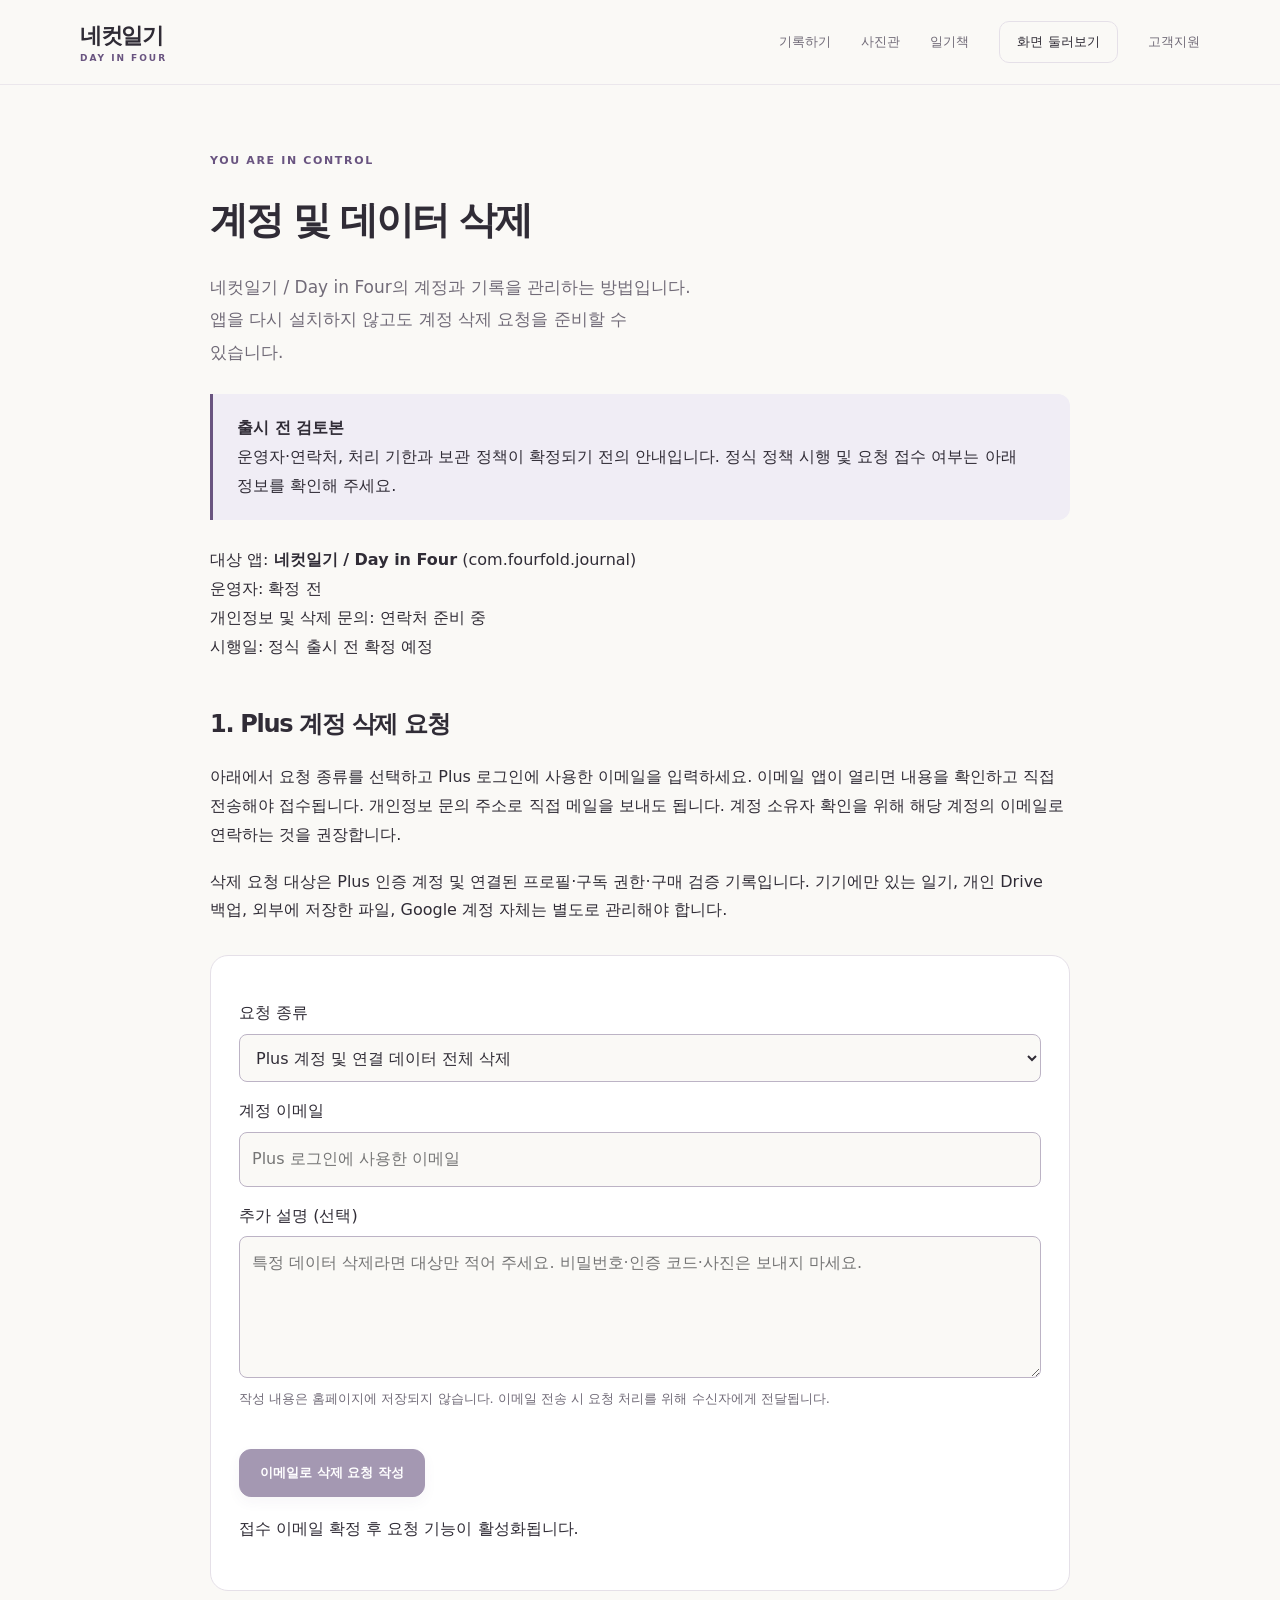
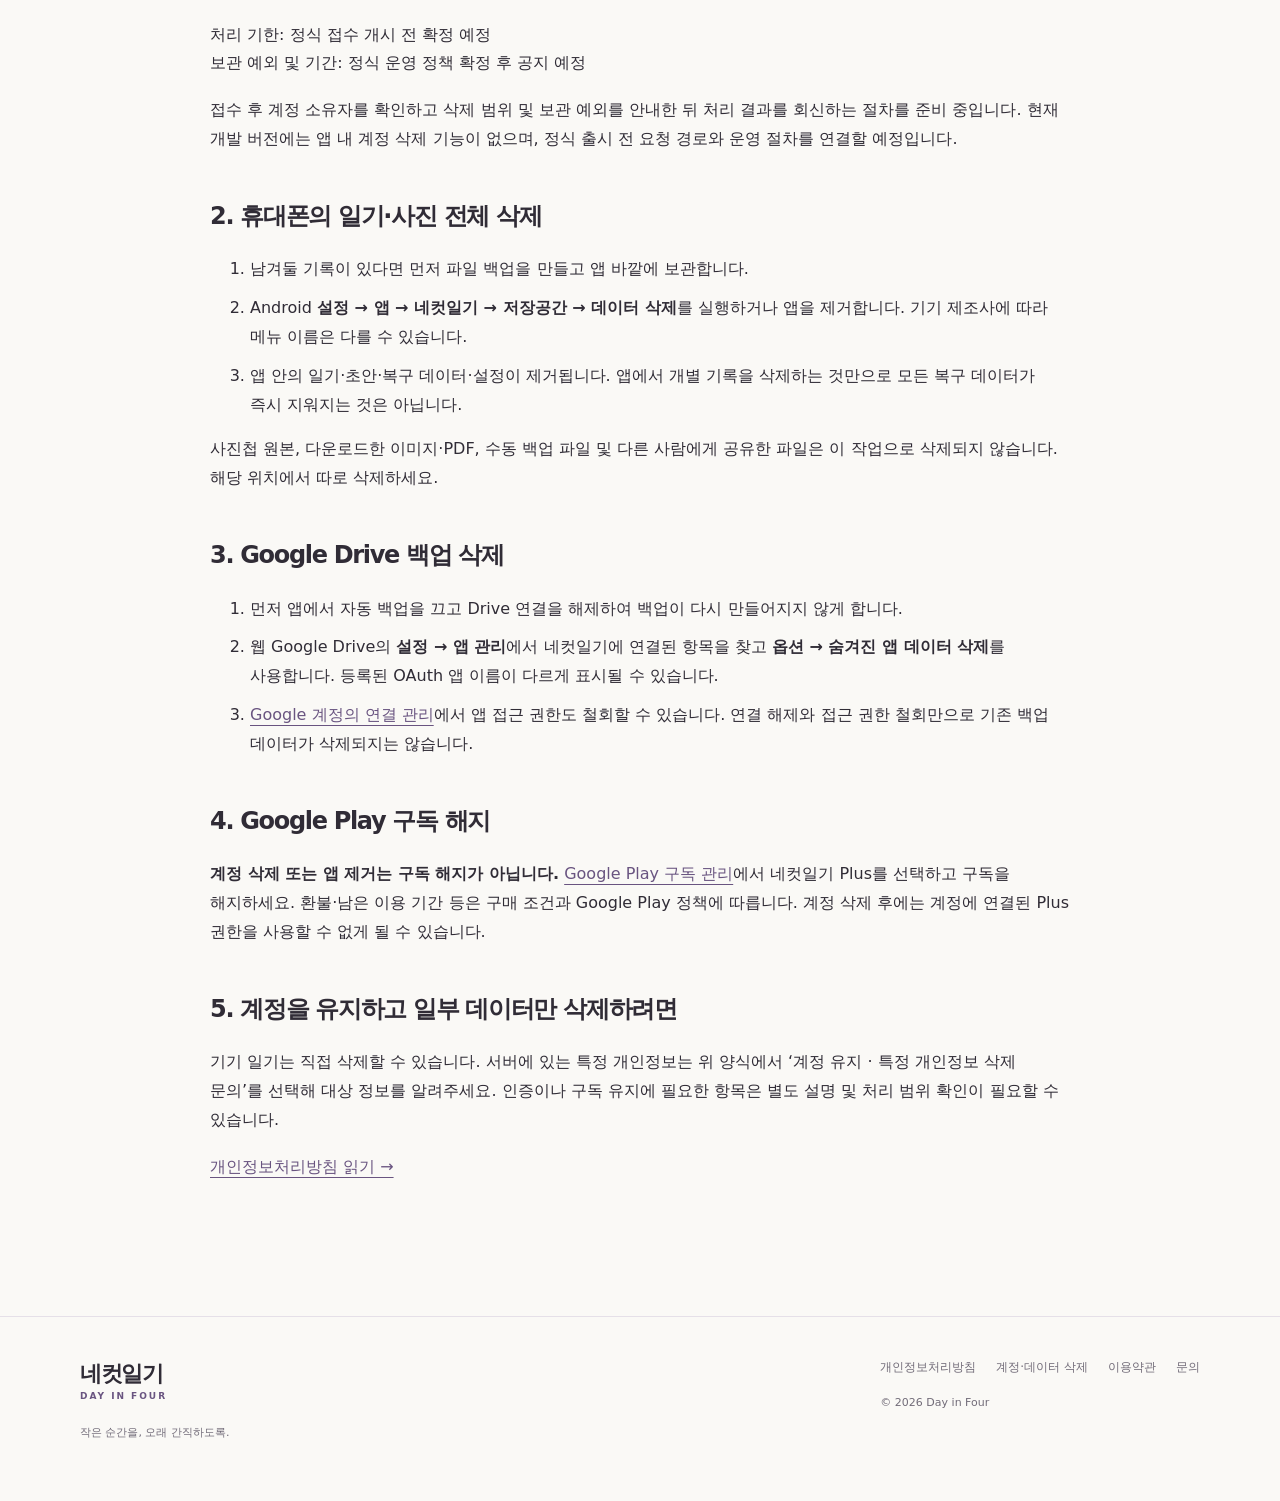
==== delete-account.html @ f3f6698d "Add Day in Four homepage with refined responsive layout" ====
<!doctype html><html lang="ko"><head><meta charset="utf-8"><meta name="viewport" content="width=device-width, initial-scale=1"><meta name="description" content="네컷일기 Plus 계정 삭제 요청, 기기 기록·Google Drive 백업 삭제와 구독 해지 안내."><meta name="theme-color" content="#faf8f4"><meta property="og:title" content="계정 및 데이터 삭제 · 네컷일기"><meta property="og:description" content="네컷일기 Plus 계정 삭제 요청, 기기 기록·Google Drive 백업 삭제와 구독 해지 안내."><meta property="og:type" content="website"><title>계정 및 데이터 삭제 · 네컷일기 / Day in Four</title><link rel="stylesheet" href="styles.css"></head><body><a class="skip" href="#main">본문 바로가기</a><header><div class="wrap"><a class="brand" href="index.html">네컷일기<small>DAY IN FOUR</small></a><button class="menu-toggle" aria-expanded="false" aria-controls="navigation">메뉴</button><nav id="navigation" aria-label="주 메뉴"><a href="index.html#story">기록하기</a><a href="index.html#booth">사진관</a><a href="index.html#book">일기책</a><a href="guide.html">화면 둘러보기</a><a href="support.html">고객지원</a></nav></div></header><main id="main"><article class="wrap legal"><span class="eyebrow">YOU ARE IN CONTROL</span><h1>계정 및 데이터 삭제</h1><p class="lead">네컷일기 / Day in Four의 계정과 기록을 관리하는 방법입니다. 앱을 다시 설치하지 않고도 계정 삭제 요청을 준비할 수 있습니다.</p><div class="notice" data-policy-notice><strong>출시 전 검토본</strong><br>운영자·연락처, 처리 기한과 보관 정책이 확정되기 전의 안내입니다. 정식 정책 시행 및 요청 접수 여부는 아래 정보를 확인해 주세요.</div><p>대상 앱: <strong>네컷일기 / Day in Four</strong> (com.fourfold.journal)<br>운영자: <span data-config="developerName">확정 전</span><br>개인정보 및 삭제 문의: <span data-contact>연락처 준비 중</span><br>시행일: <span data-config="policyEffectiveDate">정식 출시 전 확정 예정</span></p><h2>1. Plus 계정 삭제 요청</h2><p>아래에서 요청 종류를 선택하고 Plus 로그인에 사용한 이메일을 입력하세요. 이메일 앱이 열리면 내용을 확인하고 직접 전송해야 접수됩니다. 개인정보 문의 주소로 직접 메일을 보내도 됩니다. 계정 소유자 확인을 위해 해당 계정의 이메일로 연락하는 것을 권장합니다.</p><p>삭제 요청 대상은 Plus 인증 계정 및 연결된 프로필·구독 권한·구매 검증 기록입니다. 기기에만 있는 일기, 개인 Drive 백업, 외부에 저장한 파일, Google 계정 자체는 별도로 관리해야 합니다.</p><form id="deletion-form"><label for="request-type">요청 종류</label><select id="request-type"><option>Plus 계정 및 연결 데이터 전체 삭제</option><option>계정 유지 · 특정 개인정보 삭제 문의</option><option>백업 또는 기기 데이터 삭제 방법 문의</option></select><label for="account-email">계정 이메일</label><input id="account-email" type="email" autocomplete="email" required maxlength="254" placeholder="Plus 로그인에 사용한 이메일"><label for="request-note">추가 설명 (선택)</label><textarea id="request-note" rows="4" maxlength="1500" placeholder="특정 데이터 삭제라면 대상만 적어 주세요. 비밀번호·인증 코드·사진은 보내지 마세요."></textarea><p class="muted">작성 내용은 홈페이지에 저장되지 않습니다. 이메일 전송 시 요청 처리를 위해 수신자에게 전달됩니다.</p><button class="button primary" id="send-request" type="submit" disabled>이메일로 삭제 요청 작성</button><p id="request-status" role="status">접수 이메일 확정 후 요청 기능이 활성화됩니다.</p></form><noscript><p>이메일 작성 기능에는 JavaScript가 필요합니다. 위에 안내된 개인정보 문의 주소로 요청 종류와 계정 이메일을 직접 보내 주세요.</p></noscript><p>처리 기한: <span data-config="deletionTimeframe">정식 접수 개시 전 확정 예정</span><br>보관 예외 및 기간: <span data-config="retentionPolicy">정식 운영 정책 확정 후 공지 예정</span></p><p>접수 후 계정 소유자를 확인하고 삭제 범위 및 보관 예외를 안내한 뒤 처리 결과를 회신하는 절차를 준비 중입니다. 현재 개발 버전에는 앱 내 계정 삭제 기능이 없으며, 정식 출시 전 요청 경로와 운영 절차를 연결할 예정입니다.</p><h2>2. 휴대폰의 일기·사진 전체 삭제</h2><ol><li>남겨둘 기록이 있다면 먼저 파일 백업을 만들고 앱 바깥에 보관합니다.</li><li>Android <strong>설정 → 앱 → 네컷일기 → 저장공간 → 데이터 삭제</strong>를 실행하거나 앱을 제거합니다. 기기 제조사에 따라 메뉴 이름은 다를 수 있습니다.</li><li>앱 안의 일기·초안·복구 데이터·설정이 제거됩니다. 앱에서 개별 기록을 삭제하는 것만으로 모든 복구 데이터가 즉시 지워지는 것은 아닙니다.</li></ol><p>사진첩 원본, 다운로드한 이미지·PDF, 수동 백업 파일 및 다른 사람에게 공유한 파일은 이 작업으로 삭제되지 않습니다. 해당 위치에서 따로 삭제하세요.</p><h2>3. Google Drive 백업 삭제</h2><ol><li>먼저 앱에서 자동 백업을 끄고 Drive 연결을 해제하여 백업이 다시 만들어지지 않게 합니다.</li><li>웹 Google Drive의 <strong>설정 → 앱 관리</strong>에서 네컷일기에 연결된 항목을 찾고 <strong>옵션 → 숨겨진 앱 데이터 삭제</strong>를 사용합니다. 등록된 OAuth 앱 이름이 다르게 표시될 수 있습니다.</li><li><a href="https://myaccount.google.com/connections">Google 계정의 연결 관리</a>에서 앱 접근 권한도 철회할 수 있습니다. 연결 해제와 접근 권한 철회만으로 기존 백업 데이터가 삭제되지는 않습니다.</li></ol><h2>4. Google Play 구독 해지</h2><p><strong>계정 삭제 또는 앱 제거는 구독 해지가 아닙니다.</strong> <a href="https://play.google.com/store/account/subscriptions">Google Play 구독 관리</a>에서 네컷일기 Plus를 선택하고 구독을 해지하세요. 환불·남은 이용 기간 등은 구매 조건과 Google Play 정책에 따릅니다. 계정 삭제 후에는 계정에 연결된 Plus 권한을 사용할 수 없게 될 수 있습니다.</p><h2>5. 계정을 유지하고 일부 데이터만 삭제하려면</h2><p>기기 일기는 직접 삭제할 수 있습니다. 서버에 있는 특정 개인정보는 위 양식에서 ‘계정 유지 · 특정 개인정보 삭제 문의’를 선택해 대상 정보를 알려주세요. 인증이나 구독 유지에 필요한 항목은 별도 설명 및 처리 범위 확인이 필요할 수 있습니다.</p><p><a href="privacy.html">개인정보처리방침 읽기 →</a></p></article></main><footer class="footer"><div class="wrap"><div><a class="brand" href="index.html">네컷일기<small>DAY IN FOUR</small></a><p class="muted">작은 순간을, 오래 간직하도록.</p></div><div><div class="footer-links"><a href="privacy.html">개인정보처리방침</a><a href="delete-account.html">계정·데이터 삭제</a><a href="terms.html">이용약관</a><a href="support.html">문의</a></div><p class="muted">© <span data-year>2026</span> <span data-developer>Day in Four</span></p></div></div></footer><dialog id="lightbox" aria-labelledby="lightbox-title"><div class="dialog-bar"><span id="lightbox-title">이미지 크게 보기</span><button aria-label="확대 이미지 닫기" id="close-lightbox">×</button></div><img class="zoomed" alt=""><p>실제 앱 화면 또는 출력 결과 · 예시 기록</p></dialog><script src="site-config.js"></script><script src="assets-data.js"></script><script src="app.js"></script></body></html>
---- styles.css ----
:root {
  --paper: #faf9f6;
  --ink: #302c36;
  --muted: #716b78;
  --purple: #695480;
  --line: #e5e0e8;
  --lavender: #f0edf5;
  --sage: #eaf0e9;
  --radius: 24px;
}
* { box-sizing: border-box; }
html { scroll-behavior: smooth; scroll-padding-top: 104px; }
body { margin: 0; background: var(--paper); color: var(--ink); font-family: system-ui, -apple-system, 'Segoe UI', 'Malgun Gothic', sans-serif; font-size: 16px; line-height: 1.8; word-break: keep-all; overflow-wrap: break-word; }
a { color: var(--purple); text-underline-offset: 5px; }
button, input, select, textarea { font: inherit; }
button, a, input, select, textarea { -webkit-tap-highlight-color: transparent; }
button { cursor: pointer; }
button:disabled { cursor: not-allowed; opacity: .6; }
:is(button, a, input, select, textarea, summary):focus-visible { outline: 3px solid var(--purple); outline-offset: 5px; }
.wrap { width: min(1120px, calc(100% - 64px)); margin-inline: auto; }
.skip { position: absolute; top: -100px; background: white; z-index: 20; padding: 10px; }
.skip:focus { top: 10px; }
header { position: sticky; top: 0; z-index: 5; border-bottom: 1px solid #e5e0e8b3; background: #faf9f6f2; backdrop-filter: blur(16px); }
header .wrap { display: flex; align-items: center; justify-content: space-between; min-height: 84px; gap: 24px; }
.brand { display: inline-block; font-size: 22px; font-weight: 750; letter-spacing: -.065em; color: var(--ink); text-decoration: none; line-height: 1.5; }
.brand small { display: block; font-size: 9px; letter-spacing: .22em; line-height: 1.5; font-weight: 600; color: var(--purple); }
nav { display: flex; gap: 30px; align-items: center; }
nav a { font-size: 13px; font-weight: 550; text-decoration: none; color: var(--muted); padding: 12px 0; }
nav a:hover { color: var(--purple); }
nav a:nth-last-child(2) { padding: 8px 17px; border: 1px solid var(--line); border-radius: 10px; color: var(--ink); }
.menu-toggle { display: none; }
h1, h2, h3 { line-height: 1.4; font-weight: 700; letter-spacing: -.055em; text-wrap: balance; }
h1 { font-size: clamp(36px, 3.9vw, 53px); line-height: 1.3; margin: 22px 0 26px; }
h1 em { font-style: normal; color: var(--purple); }
h2 { font-size: clamp(28px, 3vw, 38px); margin: 14px 0 22px; }
h3 { font-size: 21px; margin: 16px 0 10px; }
p { margin: 0 0 18px; }
.eyebrow { display: inline-block; font-size: 11px; color: var(--purple); letter-spacing: .15em; font-weight: 700; }
.muted, figcaption { color: var(--muted); font-size: 13px; }
.lead { font-size: 17px; color: var(--muted); max-width: 490px; line-height: 1.9; }
.hero { display: grid; grid-template-columns: 1.05fr 1fr; align-items: center; gap: 42px; padding: 60px 0 52px; min-height: 680px; }
.hero > div:first-child { position: relative; z-index: 1; }
.hero .eyebrow { background: var(--lavender); border-radius: 6px; padding: 5px 11px; letter-spacing: .08em; }
.hero .lead { max-width: 420px; font-size: 16px; }
.actions { display: flex; gap: 10px; flex-wrap: wrap; margin: 28px 0 16px; }
.button, button.pill { display: inline-flex; align-items: center; justify-content: center; min-height: 48px; border: 1px solid var(--line); border-radius: 12px; padding: 11px 20px; text-decoration: none; background: #ffffff80; color: var(--ink); font-size: 13px; font-weight: 600; }
a.button:hover { background: var(--lavender); border-color: #c6b9d3; }
.primary { background: var(--purple) !important; color: white !important; border-color: var(--purple) !important; box-shadow: 0 5px 14px #69548018; }
.hero-art { position: relative; display: grid; grid-template-columns: 1.06fr 1fr; align-items: center; gap: 20px; padding: 30px 24px; background: #eee9e3; border: 1px solid #e8e1da; border-radius: 140px 140px 28px 28px; }
.hero-art::before { content: 'A page of your everyday'; position: absolute; top: 27px; left: 0; width: 100%; text-align: center; color: #8b7f79; font-family: Georgia, serif; font-size: 13px; font-style: italic; }
.hero-art figure:first-child { width: 100%; transform: rotate(-3deg); margin-top: 28px; }
.hero-art figure:last-child { width: 100%; transform: rotate(4deg); margin-top: 88px; }
figure { margin: 0; min-width: 0; }
img { max-width: 100%; height: auto; display: block; }
figure img { border-radius: 8px; }
figcaption { margin-top: 14px; font-size: 11px; line-height: 1.65; }
.zoom { display: block; border: 0; padding: 0; background: transparent; width: 100%; text-align: left; border-radius: 8px; }
.zoom:hover img { filter: brightness(.98); }
.hero-art img, .phone img { box-shadow: 0 14px 32px #302c3614; }
.hero-art figcaption { text-align: center; }
.ribbon { display: grid; grid-template-columns: repeat(3, 1fr); gap: 0; background: white; border: 1px solid var(--line); border-radius: 16px; padding: 22px 10px; }
.ribbon a { display: flex; align-items: center; justify-content: center; gap: 14px; font-size: 13px; text-decoration: none; color: var(--ink); }
.ribbon a + a { border-left: 1px solid var(--line); }
.ribbon b { color: var(--purple); font-size: 11px; letter-spacing: .06em; }
.ribbon a:hover { color: var(--purple); }
.section { padding-block: 96px; }
.section-heading { margin: 0 auto 40px; max-width: 680px; text-align: center; }
.section-heading .lead { margin-inline: auto; }
.steps { display: grid; grid-template-columns: repeat(3, minmax(0, 1fr)); gap: 22px; }
.steps article { display: flex; flex-direction: column; align-items: flex-start; padding: 26px 26px 20px; background: white; border: 1px solid var(--line); border-radius: var(--radius); }
.number { color: var(--purple); font-size: 11px; font-weight: 700; letter-spacing: .12em; }
.steps .number { display: grid; place-items: center; width: 34px; height: 34px; border-radius: 10px; background: var(--lavender); }
.steps h3 { font-size: 19px; }
.steps p { font-size: 14px; color: var(--muted); min-height: 52px; margin-bottom: 22px; }
.steps figure { width: 100%; margin-top: auto; padding-top: 22px; border-top: 1px solid var(--line); }
.steps .zoom { width: min(100%, 190px); margin-inline: auto; }
.steps figcaption { text-align: center; }
.tint { background: var(--lavender); border-block: 1px solid #e6e0ed; }
.split { display: grid; grid-template-columns: minmax(0, 1fr) minmax(0, 1fr); gap: 80px; align-items: center; }
.split > div > p:not(.muted) { color: var(--muted); }
.split > div > a:not(.button) { display: inline-block; margin-top: 10px; font-size: 14px; font-weight: 600; }
.split .phone { width: min(100%, 260px); margin-inline: auto; }
.phone img { border: 1px solid var(--line); border-radius: 18px; }
.phone figcaption { text-align: center; }
.showcase { background: #faf9f6b3; border: 1px solid #ffffffc4; border-radius: var(--radius); padding: 30px; }
.showcase .zoom { height: 420px; display: grid; place-items: center; }
.showcase img { max-height: 420px; width: 100%; object-fit: contain; }
.showcase figcaption { text-align: center; }
.choices { display: flex; gap: 6px; flex-wrap: wrap; margin: 18px 0; }
.choices button { min-height: 44px; min-width: 48px; border: 1px solid #d9d1e1; background: #ffffff70; color: var(--muted); border-radius: 10px; padding: 9px 17px; font-size: 13px; }
.choices button:hover { border-color: var(--purple); }
.choices button[aria-pressed=true] { background: var(--purple); border-color: var(--purple); color: white; font-weight: 650; }
.badge { display: inline-block; background: #ffffff90; border: 1px solid #d9d0e3; color: var(--purple); border-radius: 6px; padding: 4px 10px; font-size: 11px; margin-bottom: 16px; }
.frame-strip { display: grid; grid-template-columns: repeat(8, minmax(0, 1fr)); gap: 12px; margin-top: 40px; padding-top: 32px; border-top: 1px solid #dcd4e5; }
.frame-strip figure { padding: 16px 8px 12px; background: #ffffff85; border: 1px solid #ffffffc0; border-radius: 12px; }
.frame-strip .zoom { height: 150px; }
.frame-strip img { height: 150px; width: 100%; object-fit: contain; }
.frame-strip figcaption { text-align: center; font-size: 10px; }
.frame-strip + .muted { text-align: center; margin-top: 18px; font-size: 11px; }
.book-preview { display: grid; grid-template-columns: repeat(2, minmax(0, 1fr)); gap: 16px; align-items: start; padding: 28px; background: #faf9f6b3; border-radius: var(--radius); border: 1px solid #ffffffc4; }
.book-preview figure, .book-preview #book-preview { width: 100%; }
.book-preview img { width: 100%; aspect-ratio: 595 / 842; object-fit: contain; border-radius: 3px; box-shadow: 0 10px 22px #302c3615; }
.book-preview figcaption { text-align: center; }
.mini-steps { display: grid; grid-template-columns: repeat(4, minmax(0, 1fr)); gap: 18px; margin-top: 44px; padding-top: 32px; border-top: 1px solid #dcd4e5; }
.mini-steps figure { background: #ffffff8c; border: 1px solid #ffffffc4; border-radius: 16px; padding: 22px 18px 16px; }
.mini-steps img { height: 260px; width: 100%; object-fit: contain; margin-inline: auto; }
.mini-steps figcaption { text-align: center; font-size: 12px; }
.features { display: grid; grid-template-columns: repeat(3, minmax(0, 1fr)); gap: 24px; border-top: 1px solid var(--line); padding-top: 36px; }
.features article { border-left: 2px solid #d2c5df; padding: 0 8px 0 22px; }
.features h3 { margin-top: 12px; font-size: 19px; }
.features p, .features a { font-size: 14px; color: var(--muted); }
.faq { max-width: 760px; margin-inline: auto; }
.faq > .eyebrow, .faq > h2 { display: block; text-align: center; }
.faq > h2 { margin-bottom: 34px; }
details { border-bottom: 1px solid var(--line); padding: 18px 4px; }
summary { position: relative; cursor: pointer; min-height: 44px; display: flex; align-items: center; font-size: 16px; font-weight: 600; list-style: none; padding-right: 38px; }
summary::-webkit-details-marker { display: none; }
summary::after { content: '+'; position: absolute; right: 4px; color: var(--purple); font-size: 24px; font-weight: 400; }
details[open] summary::after { content: '−'; }
details p { padding: 12px 34px 0 0; color: var(--muted); font-size: 14px; }
.closing { background: var(--sage); text-align: center; padding: 64px 24px; border: 1px solid #dde6dc; border-radius: var(--radius); }
.closing h2 { font-size: clamp(25px, 3vw, 34px); }
.closing p { margin-inline: auto; }
.closing .button { background: var(--purple); color: white; border-color: var(--purple); margin-top: 8px; }
.footer { border-top: 1px solid var(--line); padding: 40px 0; margin-top: 72px; }
.footer .wrap { display: flex; justify-content: space-between; gap: 30px; }
.footer .muted { margin-top: 14px; font-size: 11px; }
.footer-links { display: flex; gap: 20px; flex-wrap: wrap; font-size: 12px; }
.footer-links a { color: var(--muted); text-decoration: none; }
.legal { max-width: 860px; padding-top: 60px; padding-bottom: 45px; }
.legal h1 { font-size: 38px; }
.legal h2 { font-size: 24px; margin-top: 46px; }
.legal li { margin-bottom: 10px; }
.notice { border-left: 3px solid var(--purple); background: var(--lavender); padding: 20px 24px; margin: 26px 0; border-radius: 0 12px 12px 0; }
.table-scroll { overflow: auto; }
table { width: 100%; border-collapse: collapse; font-size: 14px; }
th, td { text-align: left; vertical-align: top; padding: 16px; border-bottom: 1px solid var(--line); min-width: 120px; }
th { background: var(--lavender); }
form { background: white; border: 1px solid var(--line); border-radius: 18px; padding: 28px; margin: 30px 0; }
label { display: block; margin: 15px 0 6px; }
input, select, textarea { width: 100%; min-width: 0; padding: 12px; border: 1px solid #bcb3c5; border-radius: 8px; background: var(--paper); color: var(--ink); min-height: 48px; }
textarea { resize: vertical; }
form button { margin-top: 20px; }
.gallery-tools { display: flex; gap: 16px; margin: 30px 0; padding: 18px; background: var(--lavender); border-radius: 14px; }
.gallery-tools input { flex: 2; }
.gallery-tools select { flex: 1; }
.gallery { display: grid; grid-template-columns: repeat(4, minmax(0, 1fr)); gap: 22px; }
.gallery figure { padding: 18px; background: white; border: 1px solid var(--line); border-radius: 16px; }
.gallery img { height: 300px; width: 100%; object-fit: contain; }
.gallery figcaption { font-size: 12px; border-top: 1px solid var(--line); padding-top: 12px; }
dialog { border: 0; border-radius: 16px; background: var(--paper); padding: 22px; max-width: 92vw; max-height: 94vh; color: var(--ink); }
dialog::backdrop { background: #211d29cc; backdrop-filter: blur(4px); }
dialog .zoomed { height: 72vh; max-width: 80vw; object-fit: contain; margin: auto; }
dialog .dialog-bar { display: flex; align-items: center; justify-content: space-between; gap: 20px; margin-bottom: 15px; }
dialog button { min-width: 48px; min-height: 48px; border: 1px solid var(--line); border-radius: 50%; background: white; }
dialog p { margin: 12px 0 0; font-size: 13px; }
[hidden] { display: none !important; }
#request-status { margin-top: 18px; }
noscript p { padding: 16px; background: var(--lavender); }
@media (max-width: 1000px) {
  nav { gap: 18px; }
  .hero { gap: 28px; min-height: 610px; }
  .hero-art { gap: 12px; padding-inline: 18px; }
  .hero .actions { flex-direction: column; align-items: flex-start; }
  .split { gap: 40px; }
  .section { padding-block: 76px; }
  .steps { gap: 16px; }
  .steps article { padding: 22px 18px 18px; }
  .frame-strip { grid-template-columns: repeat(4, minmax(0, 1fr)); }
  .mini-steps img { height: 220px; }
  .book-preview { padding: 20px; gap: 12px; }
  .gallery { grid-template-columns: repeat(3, minmax(0, 1fr)); }
}
@media (max-width: 680px) {
  .wrap { width: calc(100% - 40px); }
  header .wrap { min-height: 72px; }
  .brand { font-size: 20px; }
  .menu-toggle { display: inline-block; border: 1px solid var(--line); color: var(--ink); background: transparent; border-radius: 10px; padding: 8px 15px; min-height: 44px; font-size: 13px; }
  nav { display: none; position: absolute; top: 72px; left: 0; right: 0; background: var(--paper); padding: 18px 20px; border-bottom: 1px solid var(--line); flex-wrap: wrap; gap: 10px 24px; box-shadow: 0 10px 15px #302c3608; }
  nav.open { display: flex; }
  .hero, .split { grid-template-columns: minmax(0, 1fr); gap: 32px; }
  .hero { padding: 40px 0 32px; min-height: auto; }
  h1 { font-size: clamp(29px, 7.8vw, 43px); margin: 18px 0 20px; }
  h2 { font-size: 28px; }
  .hero .lead, .lead { font-size: 15px; }
  .hero .eyebrow { font-size: 10px; }
  .hero .actions { flex-direction: row; align-items: stretch; gap: 8px; margin-top: 22px; }
  .actions .button { padding-inline: 13px; font-size: 11px; min-height: 46px; }
  .hero .muted { font-size: 11px; }
  .hero-art { width: min(100%, 400px); margin-inline: auto; padding: 36px 24px 22px; gap: 20px; border-radius: 100px 100px 20px 20px; }
  .hero-art figure:first-child { margin-top: 12px; }
  .hero-art figure:last-child { margin-top: 64px; }
  .hero-art::before { top: 20px; font-size: 11px; }
  .hero-art figcaption { font-size: 9px; }
  .ribbon { padding: 16px 4px; border-radius: 12px; }
  .ribbon a { flex-direction: column; gap: 4px; font-size: 10px; text-align: center; padding-inline: 5px; }
  .ribbon b { font-size: 10px; }
  .section { padding-block: 60px; }
  .section-heading { margin-bottom: 28px; }
  .section-heading .eyebrow, .eyebrow { font-size: 10px; }
  .steps { grid-template-columns: minmax(0, 1fr); gap: 14px; }
  .steps article { display: grid; grid-template-columns: minmax(0, 1fr) 106px; grid-template-rows: auto auto 1fr; column-gap: 14px; padding: 22px 18px; align-items: start; }
  .steps .number { grid-column: 1; grid-row: 1; }
  .steps h3 { grid-column: 1; grid-row: 2; font-size: 17px; margin: 14px 0 8px; }
  .steps p { grid-column: 1; grid-row: 3; font-size: 12px; min-height: 0; margin: 0; }
  .steps figure { grid-column: 2; grid-row: 1 / 4; padding: 0; margin: 0; border: 0; align-self: center; }
  .steps .zoom { width: 100%; }
  .steps figcaption { font-size: 9px; margin-top: 8px; }
  .showcase { padding: 24px; }
  .showcase .zoom, .showcase img { height: 360px; max-height: 360px; }
  .frame-strip { gap: 8px; margin-top: 30px; padding-top: 24px; }
  .frame-strip figure { padding: 12px 5px 10px; }
  .frame-strip .zoom, .frame-strip img { height: 110px; }
  .frame-strip figcaption { font-size: 9px; }
  .split .phone { max-width: 230px; }
  .book-preview { padding: 24px 18px; }
  .mini-steps { grid-template-columns: repeat(2, minmax(0, 1fr)); gap: 12px; margin-top: 28px; padding-top: 24px; }
  .mini-steps figure { padding: 18px 12px 14px; }
  .mini-steps img { height: 230px; }
  .mini-steps figcaption { font-size: 10px; }
  .features { grid-template-columns: minmax(0, 1fr); gap: 26px; }
  .features h3 { margin-top: 6px; }
  .features p { margin-bottom: 8px; }
  summary { font-size: 14px; }
  .closing { padding: 42px 20px; border-radius: 18px; }
  .closing h2 { font-size: 25px; }
  .footer { margin-top: 48px; padding-block: 32px; }
  .footer .wrap { flex-direction: column; gap: 20px; }
  .footer-links { gap: 10px 18px; }
  .legal { padding-top: 38px; }
  .legal h1 { font-size: 29px; }
  .legal h2 { font-size: 22px; }
  form { padding: 20px; }
  .gallery-tools { flex-direction: column; padding: 14px; }
  .gallery { grid-template-columns: repeat(2, minmax(0, 1fr)); gap: 12px; }
  .gallery figure { padding: 12px; }
  .gallery img { height: 220px; }
  .gallery figcaption { font-size: 11px; }
}
@media (prefers-reduced-motion: reduce) {
  html { scroll-behavior: auto; }
}
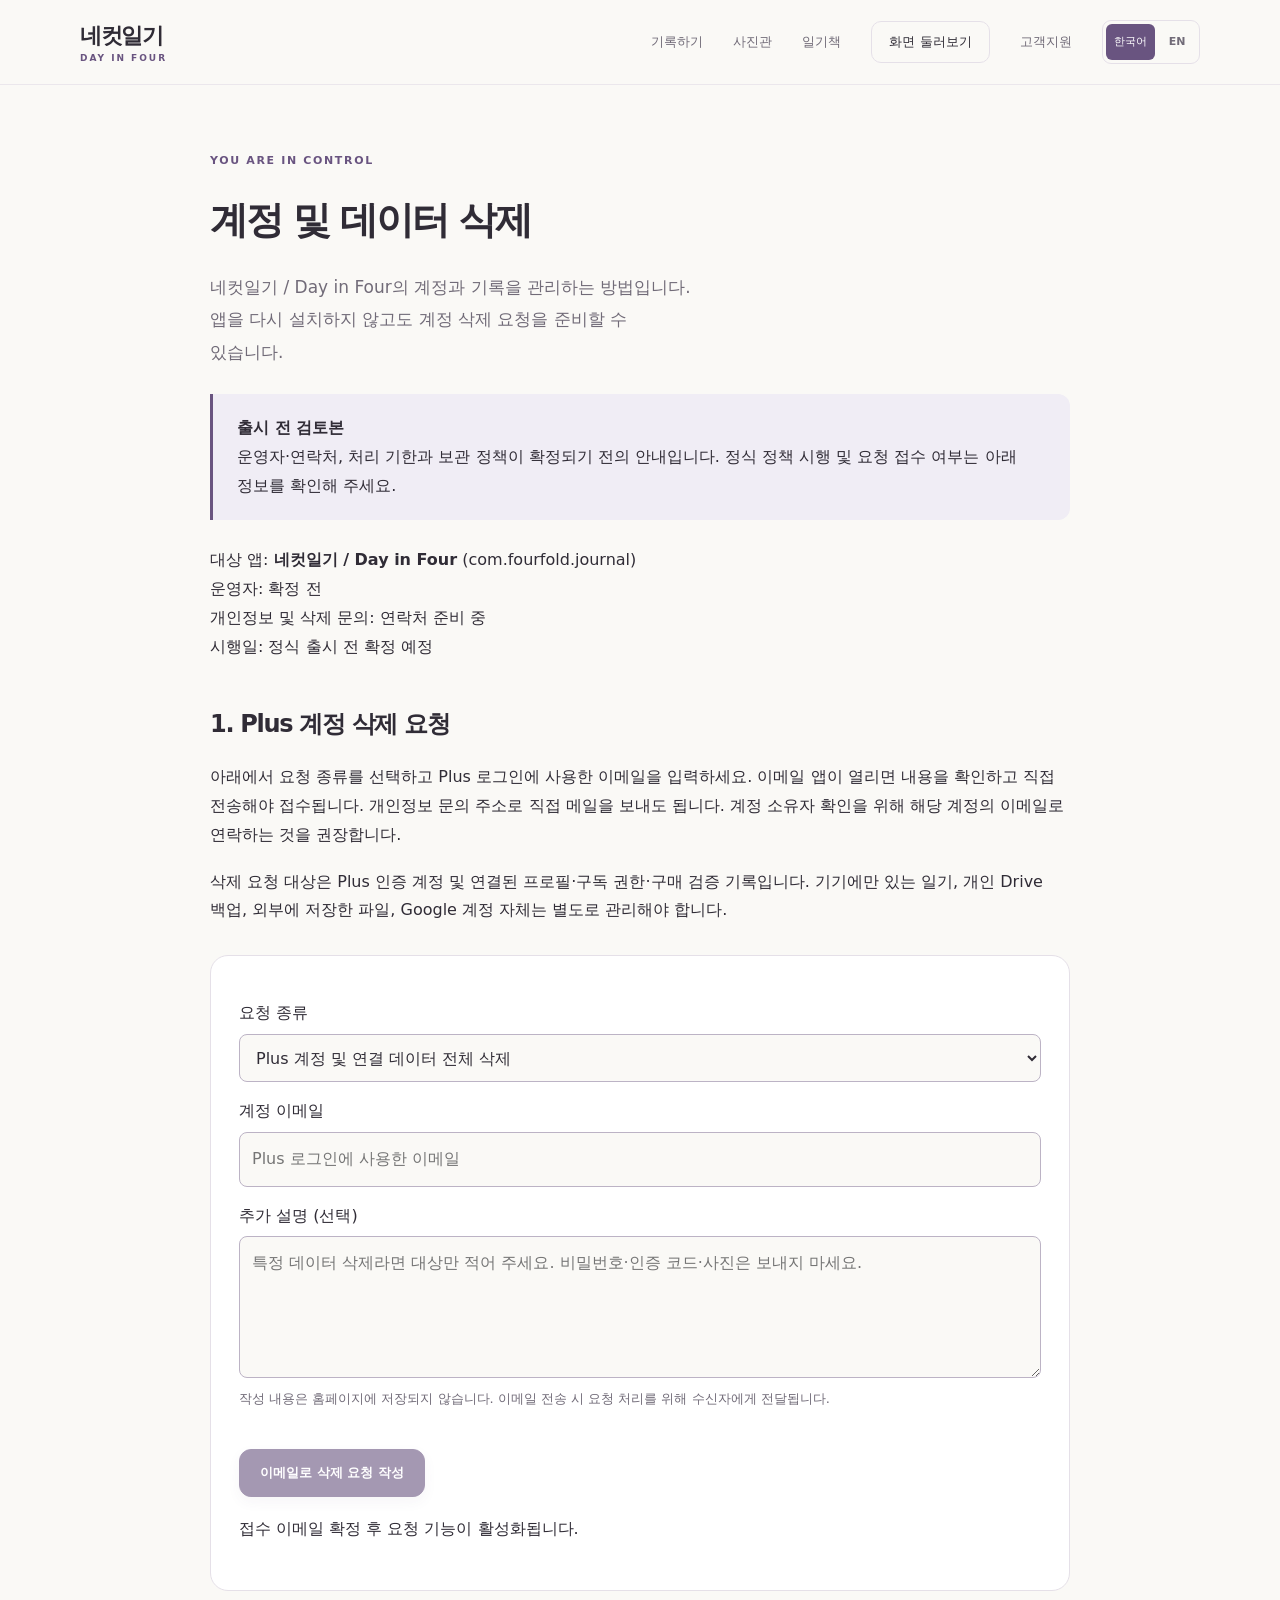
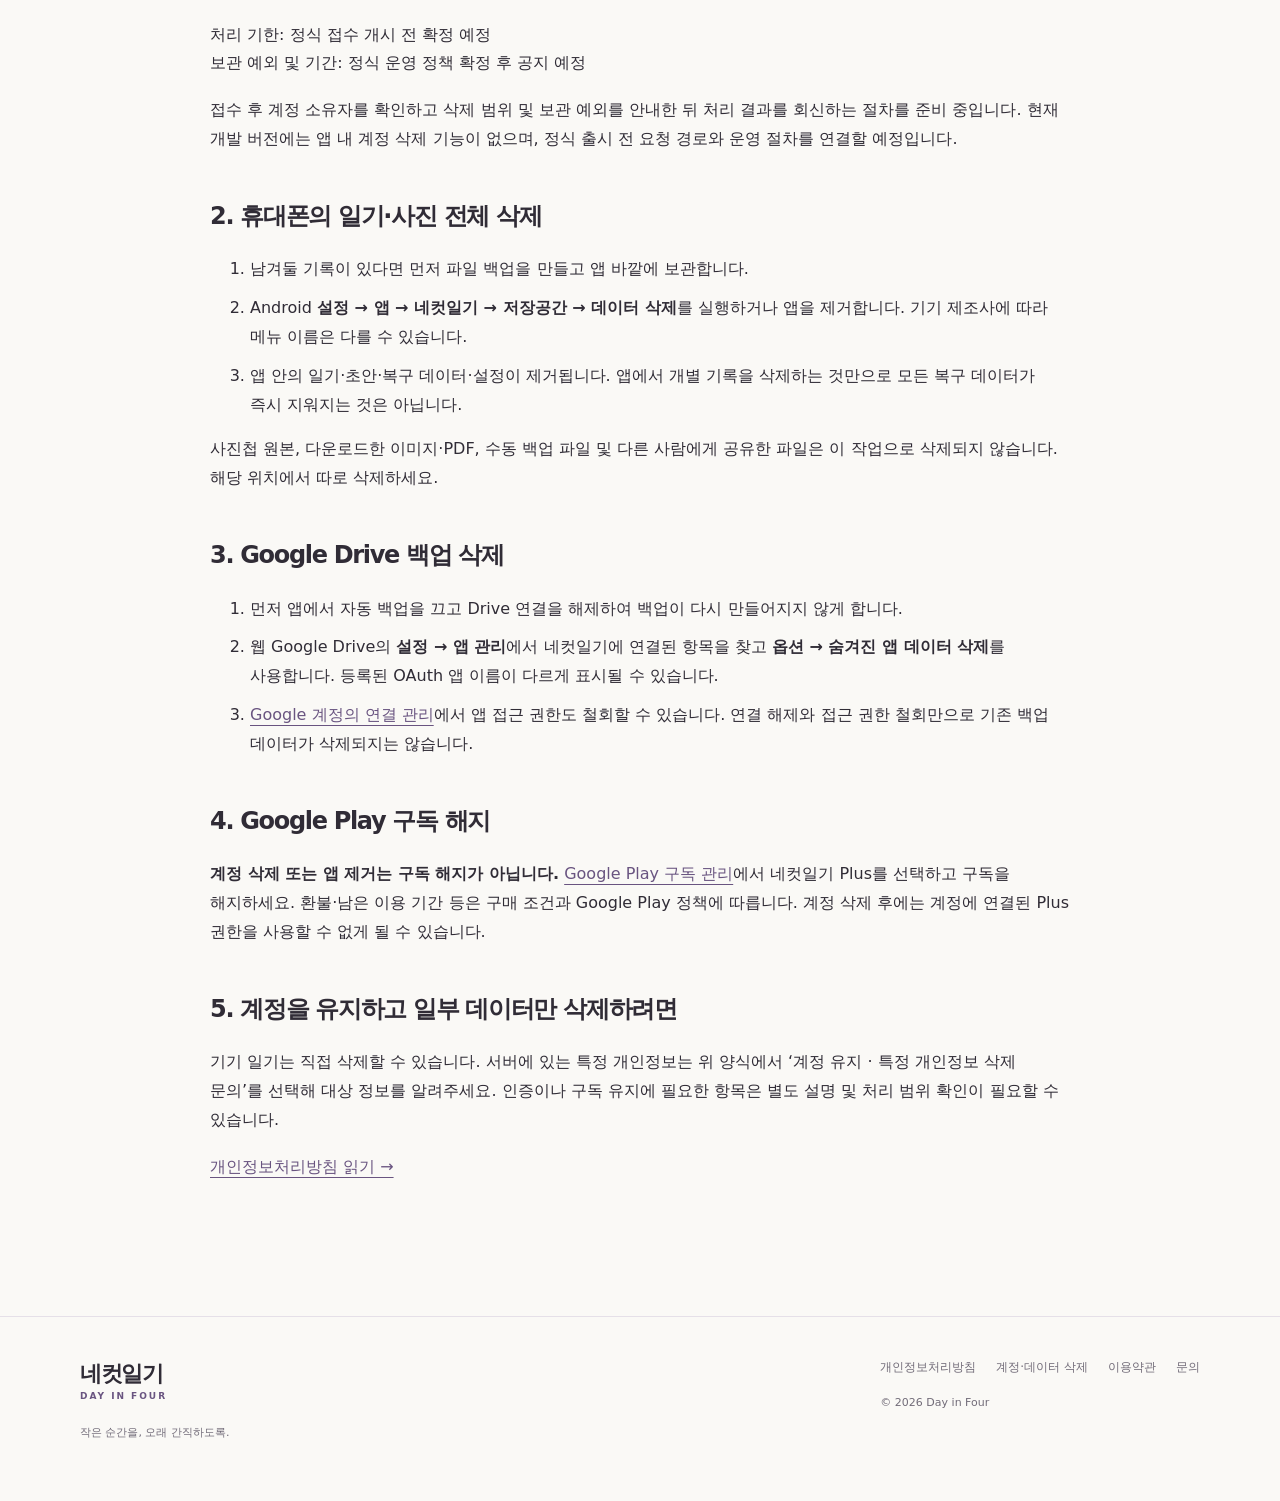
==== commit 6d19aa1b: "다국어, admob 추가" ====
--- a/delete-account.html
+++ b/delete-account.html
@@ -1 +1 @@
-<!doctype html><html lang="ko"><head><meta charset="utf-8"><meta name="viewport" content="width=device-width, initial-scale=1"><meta name="description" content="네컷일기 Plus 계정 삭제 요청, 기기 기록·Google Drive 백업 삭제와 구독 해지 안내."><meta name="theme-color" content="#faf8f4"><meta property="og:title" content="계정 및 데이터 삭제 · 네컷일기"><meta property="og:description" content="네컷일기 Plus 계정 삭제 요청, 기기 기록·Google Drive 백업 삭제와 구독 해지 안내."><meta property="og:type" content="website"><title>계정 및 데이터 삭제 · 네컷일기 / Day in Four</title><link rel="stylesheet" href="styles.css"></head><body><a class="skip" href="#main">본문 바로가기</a><header><div class="wrap"><a class="brand" href="index.html">네컷일기<small>DAY IN FOUR</small></a><button class="menu-toggle" aria-expanded="false" aria-controls="navigation">메뉴</button><nav id="navigation" aria-label="주 메뉴"><a href="index.html#story">기록하기</a><a href="index.html#booth">사진관</a><a href="index.html#book">일기책</a><a href="guide.html">화면 둘러보기</a><a href="support.html">고객지원</a></nav></div></header><main id="main"><article class="wrap legal"><span class="eyebrow">YOU ARE IN CONTROL</span><h1>계정 및 데이터 삭제</h1><p class="lead">네컷일기 / Day in Four의 계정과 기록을 관리하는 방법입니다. 앱을 다시 설치하지 않고도 계정 삭제 요청을 준비할 수 있습니다.</p><div class="notice" data-policy-notice><strong>출시 전 검토본</strong><br>운영자·연락처, 처리 기한과 보관 정책이 확정되기 전의 안내입니다. 정식 정책 시행 및 요청 접수 여부는 아래 정보를 확인해 주세요.</div><p>대상 앱: <strong>네컷일기 / Day in Four</strong> (com.fourfold.journal)<br>운영자: <span data-config="developerName">확정 전</span><br>개인정보 및 삭제 문의: <span data-contact>연락처 준비 중</span><br>시행일: <span data-config="policyEffectiveDate">정식 출시 전 확정 예정</span></p><h2>1. Plus 계정 삭제 요청</h2><p>아래에서 요청 종류를 선택하고 Plus 로그인에 사용한 이메일을 입력하세요. 이메일 앱이 열리면 내용을 확인하고 직접 전송해야 접수됩니다. 개인정보 문의 주소로 직접 메일을 보내도 됩니다. 계정 소유자 확인을 위해 해당 계정의 이메일로 연락하는 것을 권장합니다.</p><p>삭제 요청 대상은 Plus 인증 계정 및 연결된 프로필·구독 권한·구매 검증 기록입니다. 기기에만 있는 일기, 개인 Drive 백업, 외부에 저장한 파일, Google 계정 자체는 별도로 관리해야 합니다.</p><form id="deletion-form"><label for="request-type">요청 종류</label><select id="request-type"><option>Plus 계정 및 연결 데이터 전체 삭제</option><option>계정 유지 · 특정 개인정보 삭제 문의</option><option>백업 또는 기기 데이터 삭제 방법 문의</option></select><label for="account-email">계정 이메일</label><input id="account-email" type="email" autocomplete="email" required maxlength="254" placeholder="Plus 로그인에 사용한 이메일"><label for="request-note">추가 설명 (선택)</label><textarea id="request-note" rows="4" maxlength="1500" placeholder="특정 데이터 삭제라면 대상만 적어 주세요. 비밀번호·인증 코드·사진은 보내지 마세요."></textarea><p class="muted">작성 내용은 홈페이지에 저장되지 않습니다. 이메일 전송 시 요청 처리를 위해 수신자에게 전달됩니다.</p><button class="button primary" id="send-request" type="submit" disabled>이메일로 삭제 요청 작성</button><p id="request-status" role="status">접수 이메일 확정 후 요청 기능이 활성화됩니다.</p></form><noscript><p>이메일 작성 기능에는 JavaScript가 필요합니다. 위에 안내된 개인정보 문의 주소로 요청 종류와 계정 이메일을 직접 보내 주세요.</p></noscript><p>처리 기한: <span data-config="deletionTimeframe">정식 접수 개시 전 확정 예정</span><br>보관 예외 및 기간: <span data-config="retentionPolicy">정식 운영 정책 확정 후 공지 예정</span></p><p>접수 후 계정 소유자를 확인하고 삭제 범위 및 보관 예외를 안내한 뒤 처리 결과를 회신하는 절차를 준비 중입니다. 현재 개발 버전에는 앱 내 계정 삭제 기능이 없으며, 정식 출시 전 요청 경로와 운영 절차를 연결할 예정입니다.</p><h2>2. 휴대폰의 일기·사진 전체 삭제</h2><ol><li>남겨둘 기록이 있다면 먼저 파일 백업을 만들고 앱 바깥에 보관합니다.</li><li>Android <strong>설정 → 앱 → 네컷일기 → 저장공간 → 데이터 삭제</strong>를 실행하거나 앱을 제거합니다. 기기 제조사에 따라 메뉴 이름은 다를 수 있습니다.</li><li>앱 안의 일기·초안·복구 데이터·설정이 제거됩니다. 앱에서 개별 기록을 삭제하는 것만으로 모든 복구 데이터가 즉시 지워지는 것은 아닙니다.</li></ol><p>사진첩 원본, 다운로드한 이미지·PDF, 수동 백업 파일 및 다른 사람에게 공유한 파일은 이 작업으로 삭제되지 않습니다. 해당 위치에서 따로 삭제하세요.</p><h2>3. Google Drive 백업 삭제</h2><ol><li>먼저 앱에서 자동 백업을 끄고 Drive 연결을 해제하여 백업이 다시 만들어지지 않게 합니다.</li><li>웹 Google Drive의 <strong>설정 → 앱 관리</strong>에서 네컷일기에 연결된 항목을 찾고 <strong>옵션 → 숨겨진 앱 데이터 삭제</strong>를 사용합니다. 등록된 OAuth 앱 이름이 다르게 표시될 수 있습니다.</li><li><a href="https://myaccount.google.com/connections">Google 계정의 연결 관리</a>에서 앱 접근 권한도 철회할 수 있습니다. 연결 해제와 접근 권한 철회만으로 기존 백업 데이터가 삭제되지는 않습니다.</li></ol><h2>4. Google Play 구독 해지</h2><p><strong>계정 삭제 또는 앱 제거는 구독 해지가 아닙니다.</strong> <a href="https://play.google.com/store/account/subscriptions">Google Play 구독 관리</a>에서 네컷일기 Plus를 선택하고 구독을 해지하세요. 환불·남은 이용 기간 등은 구매 조건과 Google Play 정책에 따릅니다. 계정 삭제 후에는 계정에 연결된 Plus 권한을 사용할 수 없게 될 수 있습니다.</p><h2>5. 계정을 유지하고 일부 데이터만 삭제하려면</h2><p>기기 일기는 직접 삭제할 수 있습니다. 서버에 있는 특정 개인정보는 위 양식에서 ‘계정 유지 · 특정 개인정보 삭제 문의’를 선택해 대상 정보를 알려주세요. 인증이나 구독 유지에 필요한 항목은 별도 설명 및 처리 범위 확인이 필요할 수 있습니다.</p><p><a href="privacy.html">개인정보처리방침 읽기 →</a></p></article></main><footer class="footer"><div class="wrap"><div><a class="brand" href="index.html">네컷일기<small>DAY IN FOUR</small></a><p class="muted">작은 순간을, 오래 간직하도록.</p></div><div><div class="footer-links"><a href="privacy.html">개인정보처리방침</a><a href="delete-account.html">계정·데이터 삭제</a><a href="terms.html">이용약관</a><a href="support.html">문의</a></div><p class="muted">© <span data-year>2026</span> <span data-developer>Day in Four</span></p></div></div></footer><dialog id="lightbox" aria-labelledby="lightbox-title"><div class="dialog-bar"><span id="lightbox-title">이미지 크게 보기</span><button aria-label="확대 이미지 닫기" id="close-lightbox">×</button></div><img class="zoomed" alt=""><p>실제 앱 화면 또는 출력 결과 · 예시 기록</p></dialog><script src="site-config.js"></script><script src="assets-data.js"></script><script src="app.js"></script></body></html>+<!doctype html><html lang="ko"><head><meta charset="utf-8"><meta name="viewport" content="width=device-width, initial-scale=1"><meta name="description" content="네컷일기 Plus 계정 삭제 요청, 기기 기록·Google Drive 백업 삭제와 구독 해지 안내."><meta name="theme-color" content="#faf8f4"><meta property="og:title" content="계정 및 데이터 삭제 · 네컷일기"><meta property="og:description" content="네컷일기 Plus 계정 삭제 요청, 기기 기록·Google Drive 백업 삭제와 구독 해지 안내."><meta property="og:type" content="website"><title>계정 및 데이터 삭제 · 네컷일기 / Day in Four</title><link rel="stylesheet" href="styles.css"><link rel="alternate" hreflang="ko" href="delete-account.html"><link rel="alternate" hreflang="en" href="delete-account.en.html"><link rel="alternate" hreflang="x-default" href="delete-account.en.html"></head><body><a class="skip" href="#main">본문 바로가기</a><header><div class="wrap"><a class="brand" href="index.html">네컷일기<small>DAY IN FOUR</small></a><button class="menu-toggle" aria-expanded="false" aria-controls="navigation">메뉴</button><nav id="navigation" aria-label="주 메뉴"><a href="index.html#story">기록하기</a><a href="index.html#booth">사진관</a><a href="index.html#book">일기책</a><a href="guide.html">화면 둘러보기</a><a href="support.html">고객지원</a><span class="language-switch" aria-label="Language"><a href="delete-account.html" lang="ko" hreflang="ko" aria-current="true">한국어</a><a href="delete-account.en.html" lang="en" hreflang="en">EN</a></span></nav></div></header><main id="main"><article class="wrap legal"><span class="eyebrow">YOU ARE IN CONTROL</span><h1>계정 및 데이터 삭제</h1><p class="lead">네컷일기 / Day in Four의 계정과 기록을 관리하는 방법입니다. 앱을 다시 설치하지 않고도 계정 삭제 요청을 준비할 수 있습니다.</p><div class="notice" data-policy-notice><strong>출시 전 검토본</strong><br>운영자·연락처, 처리 기한과 보관 정책이 확정되기 전의 안내입니다. 정식 정책 시행 및 요청 접수 여부는 아래 정보를 확인해 주세요.</div><p>대상 앱: <strong>네컷일기 / Day in Four</strong> (com.fourfold.journal)<br>운영자: <span data-config="developerName">확정 전</span><br>개인정보 및 삭제 문의: <span data-contact>연락처 준비 중</span><br>시행일: <span data-config="policyEffectiveDate">정식 출시 전 확정 예정</span></p><h2>1. Plus 계정 삭제 요청</h2><p>아래에서 요청 종류를 선택하고 Plus 로그인에 사용한 이메일을 입력하세요. 이메일 앱이 열리면 내용을 확인하고 직접 전송해야 접수됩니다. 개인정보 문의 주소로 직접 메일을 보내도 됩니다. 계정 소유자 확인을 위해 해당 계정의 이메일로 연락하는 것을 권장합니다.</p><p>삭제 요청 대상은 Plus 인증 계정 및 연결된 프로필·구독 권한·구매 검증 기록입니다. 기기에만 있는 일기, 개인 Drive 백업, 외부에 저장한 파일, Google 계정 자체는 별도로 관리해야 합니다.</p><form id="deletion-form"><label for="request-type">요청 종류</label><select id="request-type"><option>Plus 계정 및 연결 데이터 전체 삭제</option><option>계정 유지 · 특정 개인정보 삭제 문의</option><option>백업 또는 기기 데이터 삭제 방법 문의</option></select><label for="account-email">계정 이메일</label><input id="account-email" type="email" autocomplete="email" required maxlength="254" placeholder="Plus 로그인에 사용한 이메일"><label for="request-note">추가 설명 (선택)</label><textarea id="request-note" rows="4" maxlength="1500" placeholder="특정 데이터 삭제라면 대상만 적어 주세요. 비밀번호·인증 코드·사진은 보내지 마세요."></textarea><p class="muted">작성 내용은 홈페이지에 저장되지 않습니다. 이메일 전송 시 요청 처리를 위해 수신자에게 전달됩니다.</p><button class="button primary" id="send-request" type="submit" disabled>이메일로 삭제 요청 작성</button><p id="request-status" role="status">접수 이메일 확정 후 요청 기능이 활성화됩니다.</p></form><noscript><p>이메일 작성 기능에는 JavaScript가 필요합니다. 위에 안내된 개인정보 문의 주소로 요청 종류와 계정 이메일을 직접 보내 주세요.</p></noscript><p>처리 기한: <span data-config="deletionTimeframe">정식 접수 개시 전 확정 예정</span><br>보관 예외 및 기간: <span data-config="retentionPolicy">정식 운영 정책 확정 후 공지 예정</span></p><p>접수 후 계정 소유자를 확인하고 삭제 범위 및 보관 예외를 안내한 뒤 처리 결과를 회신하는 절차를 준비 중입니다. 현재 개발 버전에는 앱 내 계정 삭제 기능이 없으며, 정식 출시 전 요청 경로와 운영 절차를 연결할 예정입니다.</p><h2>2. 휴대폰의 일기·사진 전체 삭제</h2><ol><li>남겨둘 기록이 있다면 먼저 파일 백업을 만들고 앱 바깥에 보관합니다.</li><li>Android <strong>설정 → 앱 → 네컷일기 → 저장공간 → 데이터 삭제</strong>를 실행하거나 앱을 제거합니다. 기기 제조사에 따라 메뉴 이름은 다를 수 있습니다.</li><li>앱 안의 일기·초안·복구 데이터·설정이 제거됩니다. 앱에서 개별 기록을 삭제하는 것만으로 모든 복구 데이터가 즉시 지워지는 것은 아닙니다.</li></ol><p>사진첩 원본, 다운로드한 이미지·PDF, 수동 백업 파일 및 다른 사람에게 공유한 파일은 이 작업으로 삭제되지 않습니다. 해당 위치에서 따로 삭제하세요.</p><h2>3. Google Drive 백업 삭제</h2><ol><li>먼저 앱에서 자동 백업을 끄고 Drive 연결을 해제하여 백업이 다시 만들어지지 않게 합니다.</li><li>웹 Google Drive의 <strong>설정 → 앱 관리</strong>에서 네컷일기에 연결된 항목을 찾고 <strong>옵션 → 숨겨진 앱 데이터 삭제</strong>를 사용합니다. 등록된 OAuth 앱 이름이 다르게 표시될 수 있습니다.</li><li><a href="https://myaccount.google.com/connections">Google 계정의 연결 관리</a>에서 앱 접근 권한도 철회할 수 있습니다. 연결 해제와 접근 권한 철회만으로 기존 백업 데이터가 삭제되지는 않습니다.</li></ol><h2>4. Google Play 구독 해지</h2><p><strong>계정 삭제 또는 앱 제거는 구독 해지가 아닙니다.</strong> <a href="https://play.google.com/store/account/subscriptions">Google Play 구독 관리</a>에서 네컷일기 Plus를 선택하고 구독을 해지하세요. 환불·남은 이용 기간 등은 구매 조건과 Google Play 정책에 따릅니다. 계정 삭제 후에는 계정에 연결된 Plus 권한을 사용할 수 없게 될 수 있습니다.</p><h2>5. 계정을 유지하고 일부 데이터만 삭제하려면</h2><p>기기 일기는 직접 삭제할 수 있습니다. 서버에 있는 특정 개인정보는 위 양식에서 ‘계정 유지 · 특정 개인정보 삭제 문의’를 선택해 대상 정보를 알려주세요. 인증이나 구독 유지에 필요한 항목은 별도 설명 및 처리 범위 확인이 필요할 수 있습니다.</p><p><a href="privacy.html">개인정보처리방침 읽기 →</a></p></article></main><footer class="footer"><div class="wrap"><div><a class="brand" href="index.html">네컷일기<small>DAY IN FOUR</small></a><p class="muted">작은 순간을, 오래 간직하도록.</p></div><div><div class="footer-links"><a href="privacy.html">개인정보처리방침</a><a href="delete-account.html">계정·데이터 삭제</a><a href="terms.html">이용약관</a><a href="support.html">문의</a></div><p class="muted">© <span data-year>2026</span> <span data-developer>Day in Four</span></p></div></div></footer><dialog id="lightbox" aria-labelledby="lightbox-title"><div class="dialog-bar"><span id="lightbox-title">이미지 크게 보기</span><button aria-label="확대 이미지 닫기" id="close-lightbox">×</button></div><img class="zoomed" alt=""><p>실제 앱 화면 또는 출력 결과 · 예시 기록</p></dialog><script src="site-config.js"></script><script src="assets-data.js"></script><script src="app.js"></script></body></html>
--- a/styles.css
+++ b/styles.css
@@ -27,8 +27,16 @@
 nav { display: flex; gap: 30px; align-items: center; }
 nav a { font-size: 13px; font-weight: 550; text-decoration: none; color: var(--muted); padding: 12px 0; }
 nav a:hover { color: var(--purple); }
-nav a:nth-last-child(2) { padding: 8px 17px; border: 1px solid var(--line); border-radius: 10px; color: var(--ink); }
-.menu-toggle { display: none; }
+nav > a[href^="guide"] { padding: 8px 17px; border: 1px solid var(--line); border-radius: 10px; color: var(--ink); }
+.language-switch { display: inline-flex; align-items: center; gap: 3px; padding: 3px; border: 1px solid var(--line); border-radius: 9px; white-space: nowrap; }
+.language-switch a { display: inline-flex; align-items: center; justify-content: center; min-width: 38px; min-height: 36px; padding: 5px 8px; border-radius: 6px; font-size: 11px; }
+.language-switch a[aria-current="true"] { background: var(--purple); color: white; }
+html[lang="en"] body { word-break: normal; }
+html[lang="en"] :is(h1, h2, h3) { letter-spacing: -.04em; }
+html[lang="en"] .brand { font-size: 21px; letter-spacing: -.055em; }
+html[lang="en"] .brand small { font-size: 8px; letter-spacing: .13em; }
+html[lang="en"] .hero h1 { font-size: clamp(36px, 3.9vw, 51px); }
+.menu-toggle { display: none; border: 1px solid var(--line); color: var(--ink); background: transparent; border-radius: 10px; padding: 8px 15px; min-height: 44px; font-size: 13px; }
 h1, h2, h3 { line-height: 1.4; font-weight: 700; letter-spacing: -.055em; text-wrap: balance; }
 h1 { font-size: clamp(36px, 3.9vw, 53px); line-height: 1.3; margin: 22px 0 26px; }
 h1 em { font-style: normal; color: var(--purple); }
@@ -158,7 +166,8 @@
 #request-status { margin-top: 18px; }
 noscript p { padding: 16px; background: var(--lavender); }
 @media (max-width: 1000px) {
-  nav { gap: 18px; }
+  nav { gap: 12px; }
+  nav > a { font-size: 12px; }
   .hero { gap: 28px; min-height: 610px; }
   .hero-art { gap: 12px; padding-inline: 18px; }
   .hero .actions { flex-direction: column; align-items: flex-start; }
@@ -170,6 +179,11 @@
   .mini-steps img { height: 220px; }
   .book-preview { padding: 20px; gap: 12px; }
   .gallery { grid-template-columns: repeat(3, minmax(0, 1fr)); }
+}
+@media (max-width: 900px) {
+  .menu-toggle { display: inline-block; }
+  nav { display: none; position: absolute; top: 84px; left: 0; right: 0; background: var(--paper); padding: 18px 24px; border-bottom: 1px solid var(--line); flex-wrap: wrap; gap: 10px 24px; box-shadow: 0 10px 15px #302c3608; }
+  nav.open { display: flex; }
 }
 @media (max-width: 680px) {
   .wrap { width: calc(100% - 40px); }
@@ -184,6 +198,8 @@
   h2 { font-size: 28px; }
   .hero .lead, .lead { font-size: 15px; }
   .hero .eyebrow { font-size: 10px; }
+  html[lang="en"] .hero h1 { font-size: clamp(31px, 8.3vw, 43px); }
+  html[lang="en"] .hero .eyebrow { letter-spacing: .06em; font-size: 9px; }
   .hero .actions { flex-direction: row; align-items: stretch; gap: 8px; margin-top: 22px; }
   .actions .button { padding-inline: 13px; font-size: 11px; min-height: 46px; }
   .hero .muted { font-size: 11px; }
@@ -194,6 +210,8 @@
   .hero-art figcaption { font-size: 9px; }
   .ribbon { padding: 16px 4px; border-radius: 12px; }
   .ribbon a { flex-direction: column; gap: 4px; font-size: 10px; text-align: center; padding-inline: 5px; }
+  html[lang="en"] .ribbon a { font-size: 10px; }
+  html[lang="en"] .ribbon b { font-size: 8px; }
   .ribbon b { font-size: 10px; }
   .section { padding-block: 60px; }
   .section-heading { margin-bottom: 28px; }
@@ -202,6 +220,7 @@
   .steps article { display: grid; grid-template-columns: minmax(0, 1fr) 106px; grid-template-rows: auto auto 1fr; column-gap: 14px; padding: 22px 18px; align-items: start; }
   .steps .number { grid-column: 1; grid-row: 1; }
   .steps h3 { grid-column: 1; grid-row: 2; font-size: 17px; margin: 14px 0 8px; }
+  html[lang="en"] .steps h3 { font-size: 16px; }
   .steps p { grid-column: 1; grid-row: 3; font-size: 12px; min-height: 0; margin: 0; }
   .steps figure { grid-column: 2; grid-row: 1 / 4; padding: 0; margin: 0; border: 0; align-self: center; }
   .steps .zoom { width: 100%; }
